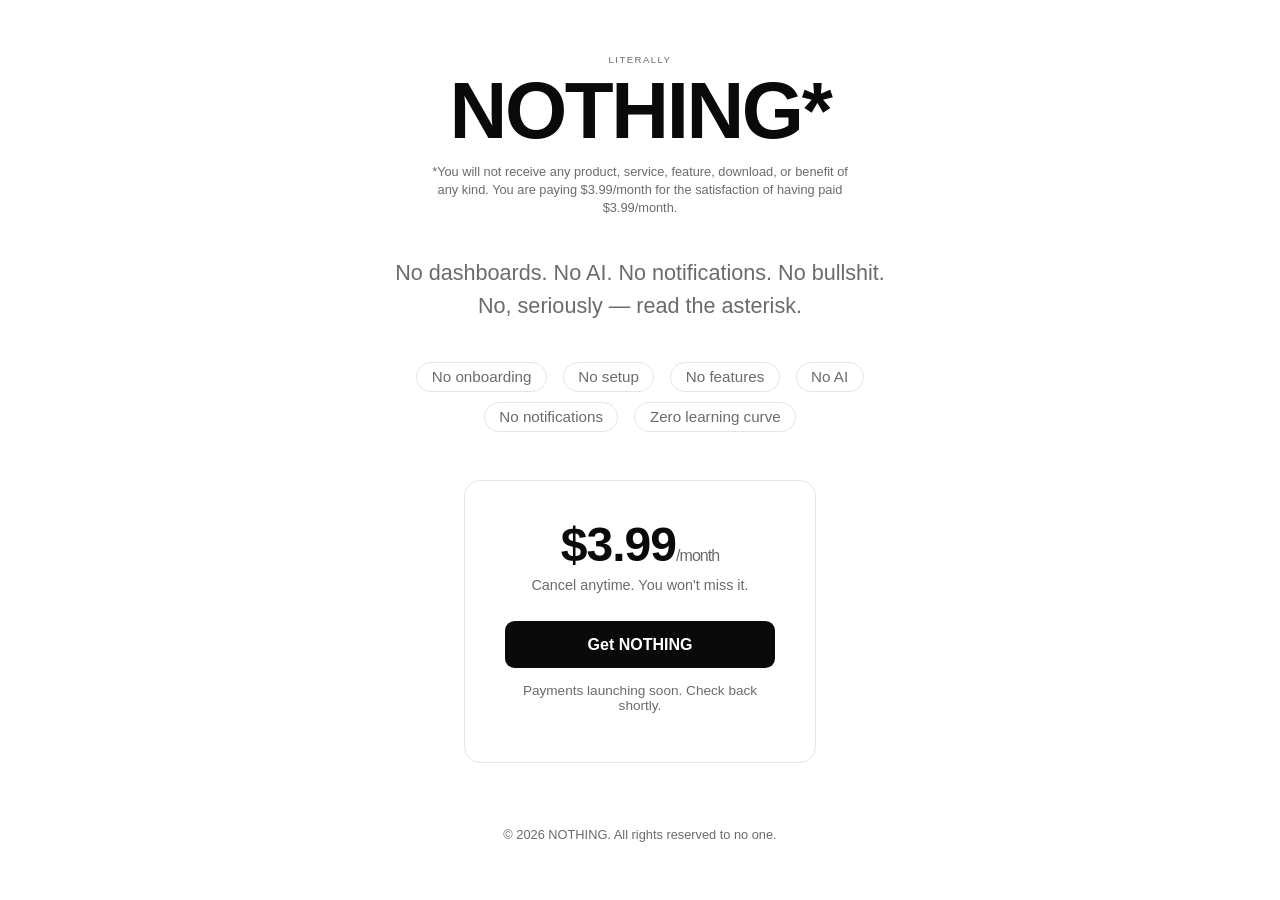
==== index.html @ 16f2b7e8 "Add literally/asterisk footnote branding" ====
<!doctype html>
<html lang="en">
<head>
<meta charset="utf-8">
<meta name="viewport" content="width=device-width, initial-scale=1">
<title>literally NOTHING*</title>
<meta name="description" content="A subscription that gives you, literally, nothing. $3.99/month.">
<style>
  :root {
    color-scheme: light dark;
    --bg: #ffffff;
    --fg: #0a0a0a;
    --muted: #6b6b6b;
    --border: #e5e5e5;
    --accent: #0a0a0a;
  }
  @media (prefers-color-scheme: dark) {
    :root {
      --bg: #0a0a0a;
      --fg: #f5f5f5;
      --muted: #9a9a9a;
      --border: #262626;
      --accent: #f5f5f5;
    }
  }
  * { box-sizing: border-box; }
  html, body {
    margin: 0;
    padding: 0;
    background: var(--bg);
    color: var(--fg);
  }
  body {
    font-family: -apple-system, BlinkMacSystemFont, "Segoe UI", Helvetica, Arial, sans-serif;
    display: flex;
    flex-direction: column;
    align-items: center;
    min-height: 100vh;
    padding: 6vh 1.5rem 3rem;
    text-align: center;
  }
  .literally {
    font-size: 0.6rem;
    letter-spacing: 0.15em;
    text-transform: uppercase;
    color: var(--muted);
    margin-bottom: 0.4rem;
  }
  h1 {
    font-size: clamp(2.5rem, 8vw, 5rem);
    line-height: 1;
    margin: 0 0 0.75rem;
    font-weight: 800;
    letter-spacing: -0.03em;
  }
  .footnote {
    font-size: 0.8rem;
    color: var(--muted);
    max-width: 26rem;
    margin: 0 0 2.5rem;
    line-height: 1.4;
  }
  .tagline {
    font-size: clamp(1.05rem, 2.5vw, 1.35rem);
    color: var(--muted);
    max-width: 34rem;
    margin: 0 0 2.5rem;
    line-height: 1.5;
  }
  .features {
    list-style: none;
    padding: 0;
    margin: 0 0 3rem;
    display: flex;
    flex-wrap: wrap;
    gap: 0.6rem 1rem;
    justify-content: center;
    max-width: 32rem;
  }
  .features li {
    font-size: 0.95rem;
    color: var(--muted);
    border: 1px solid var(--border);
    border-radius: 999px;
    padding: 0.35rem 0.9rem;
  }
  .price-card {
    border: 1px solid var(--border);
    border-radius: 1rem;
    padding: 2.25rem 2.5rem;
    max-width: 22rem;
    width: 100%;
    margin-bottom: 1rem;
  }
  .price {
    font-size: 3rem;
    font-weight: 800;
    letter-spacing: -0.02em;
    margin: 0;
  }
  .price span {
    font-size: 1rem;
    font-weight: 500;
    color: var(--muted);
  }
  .price-sub {
    color: var(--muted);
    font-size: 0.9rem;
    margin: 0.35rem 0 1.75rem;
  }
  button.cta {
    width: 100%;
    padding: 0.9rem 1.5rem;
    font-size: 1rem;
    font-weight: 600;
    border-radius: 0.6rem;
    border: none;
    background: var(--accent);
    color: var(--bg);
    cursor: pointer;
    transition: opacity 0.15s ease;
  }
  button.cta:hover { opacity: 0.85; }
  .status {
    margin-top: 0.9rem;
    font-size: 0.85rem;
    color: var(--muted);
    min-height: 1.2em;
  }
  footer {
    margin-top: 3rem;
    font-size: 0.8rem;
    color: var(--muted);
  }
</style>
</head>
<body>
  <div class="literally">literally</div>
  <h1>NOTHING*</h1>
  <p class="footnote">*You will not receive any product, service, feature, download, or benefit of any kind. You are paying $3.99/month for the satisfaction of having paid $3.99/month.</p>
  <p class="tagline">
    No dashboards. No AI. No notifications. No bullshit.<br>
    No, seriously — read the asterisk.
  </p>
  <ul class="features">
    <li>No onboarding</li>
    <li>No setup</li>
    <li>No features</li>
    <li>No AI</li>
    <li>No notifications</li>
    <li>Zero learning curve</li>
  </ul>
  <div class="price-card">
    <p class="price">$3.99<span>/month</span></p>
    <p class="price-sub">Cancel anytime. You won't miss it.</p>
    <button class="cta" id="subscribe">Get NOTHING</button>
    <p class="status" id="status">Payments launching soon. Check back shortly.</p>
  </div>
  <footer>© 2026 NOTHING. All rights reserved to no one.</footer>

  <script>
    document.getElementById('subscribe').addEventListener('click', function () {
      document.getElementById('status').textContent = "Still nothing here — for now. Payments are coming soon.";
    });
  </script>
</body>
</html>
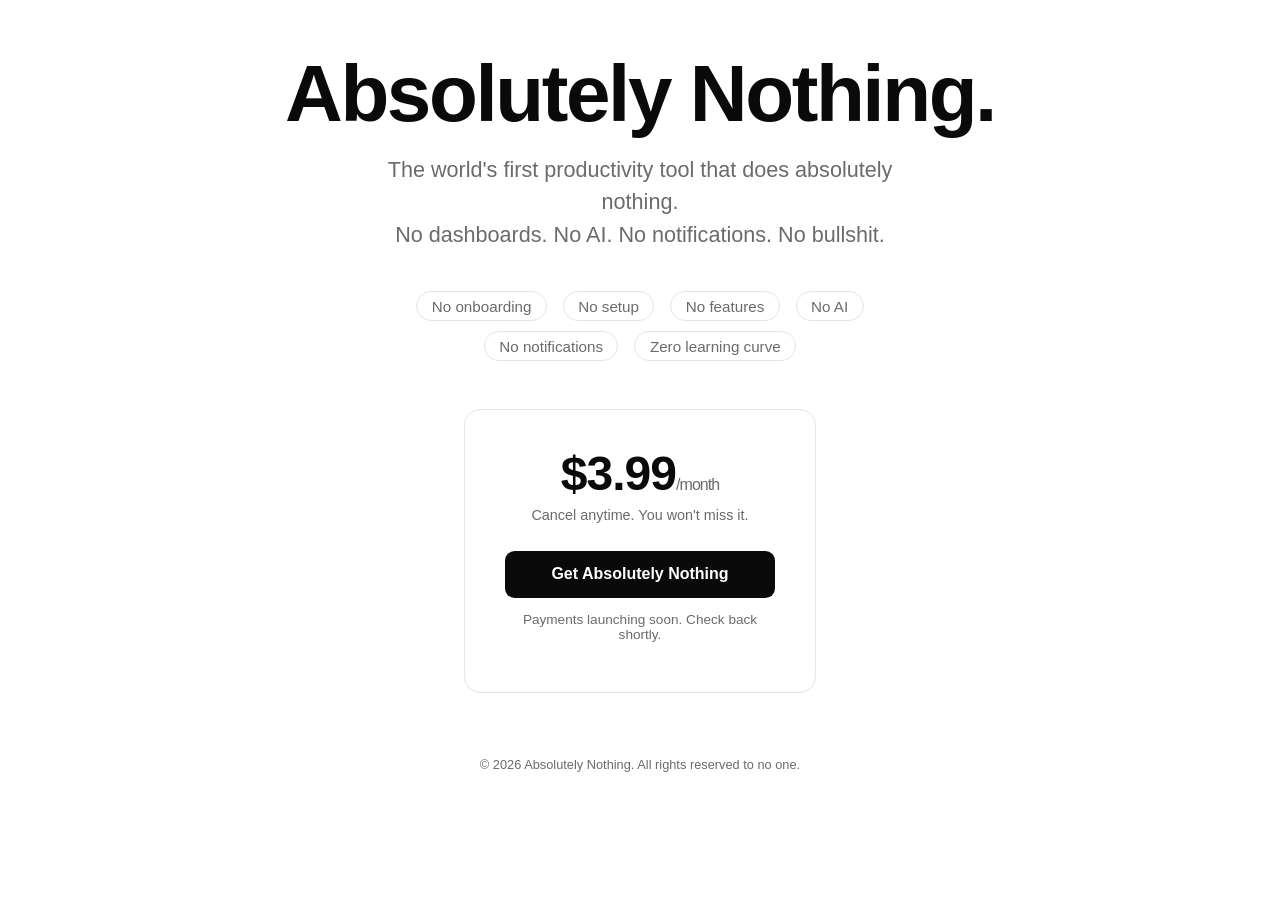
==== commit 32d27b84: "Restore Absolutely Nothing hero; use full phrase as product name throughout, drop TM symbol" ====
--- a/index.html
+++ b/index.html
@@ -3,8 +3,8 @@
 <head>
 <meta charset="utf-8">
 <meta name="viewport" content="width=device-width, initial-scale=1">
-<title>literally NOTHING*</title>
-<meta name="description" content="A subscription that gives you, literally, nothing. $3.99/month.">
+<title>Absolutely Nothing</title>
+<meta name="description" content="The world's first productivity tool that does absolutely nothing. No dashboards. No AI. No notifications. No bullshit. $3.99/month.">
 <style>
   :root {
     color-scheme: light dark;
@@ -39,26 +39,12 @@
     padding: 6vh 1.5rem 3rem;
     text-align: center;
   }
-  .literally {
-    font-size: 0.6rem;
-    letter-spacing: 0.15em;
-    text-transform: uppercase;
-    color: var(--muted);
-    margin-bottom: 0.4rem;
-  }
   h1 {
     font-size: clamp(2.5rem, 8vw, 5rem);
     line-height: 1;
-    margin: 0 0 0.75rem;
+    margin: 0 0 1.25rem;
     font-weight: 800;
     letter-spacing: -0.03em;
-  }
-  .footnote {
-    font-size: 0.8rem;
-    color: var(--muted);
-    max-width: 26rem;
-    margin: 0 0 2.5rem;
-    line-height: 1.4;
   }
   .tagline {
     font-size: clamp(1.05rem, 2.5vw, 1.35rem);
@@ -135,12 +121,10 @@
 </style>
 </head>
 <body>
-  <div class="literally">literally</div>
-  <h1>NOTHING*</h1>
-  <p class="footnote">*You will not receive any product, service, feature, download, or benefit of any kind. You are paying $3.99/month for the satisfaction of having paid $3.99/month.</p>
+  <h1>Absolutely Nothing.</h1>
   <p class="tagline">
-    No dashboards. No AI. No notifications. No bullshit.<br>
-    No, seriously — read the asterisk.
+    The world's first productivity tool that does absolutely nothing.<br>
+    No dashboards. No AI. No notifications. No bullshit.
   </p>
   <ul class="features">
     <li>No onboarding</li>
@@ -153,10 +137,10 @@
   <div class="price-card">
     <p class="price">$3.99<span>/month</span></p>
     <p class="price-sub">Cancel anytime. You won't miss it.</p>
-    <button class="cta" id="subscribe">Get NOTHING</button>
+    <button class="cta" id="subscribe">Get Absolutely Nothing</button>
     <p class="status" id="status">Payments launching soon. Check back shortly.</p>
   </div>
-  <footer>© 2026 NOTHING. All rights reserved to no one.</footer>
+  <footer>© 2026 Absolutely Nothing. All rights reserved to no one.</footer>
 
   <script>
     document.getElementById('subscribe').addEventListener('click', function () {
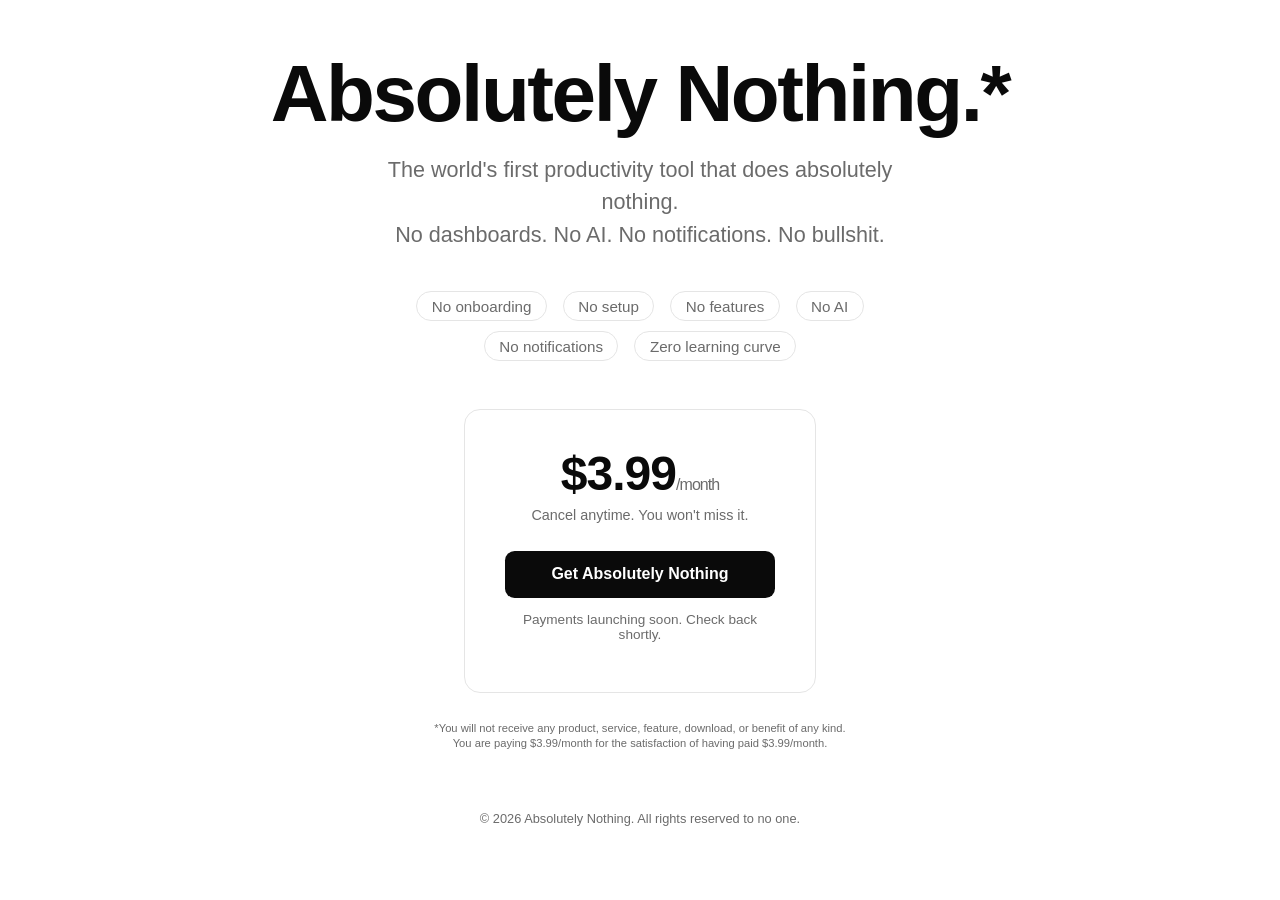
==== commit 0138a658: "Add asterisk + fine-print footnote below the buy button" ====
--- a/index.html
+++ b/index.html
@@ -118,10 +118,17 @@
     font-size: 0.8rem;
     color: var(--muted);
   }
+  .footnote {
+    margin-top: 0.75rem;
+    font-size: 0.7rem;
+    color: var(--muted);
+    max-width: 26rem;
+    line-height: 1.4;
+  }
 </style>
 </head>
 <body>
-  <h1>Absolutely Nothing.</h1>
+  <h1>Absolutely Nothing.*</h1>
   <p class="tagline">
     The world's first productivity tool that does absolutely nothing.<br>
     No dashboards. No AI. No notifications. No bullshit.
@@ -140,6 +147,7 @@
     <button class="cta" id="subscribe">Get Absolutely Nothing</button>
     <p class="status" id="status">Payments launching soon. Check back shortly.</p>
   </div>
+  <p class="footnote">*You will not receive any product, service, feature, download, or benefit of any kind. You are paying $3.99/month for the satisfaction of having paid $3.99/month.</p>
   <footer>© 2026 Absolutely Nothing. All rights reserved to no one.</footer>
 
   <script>
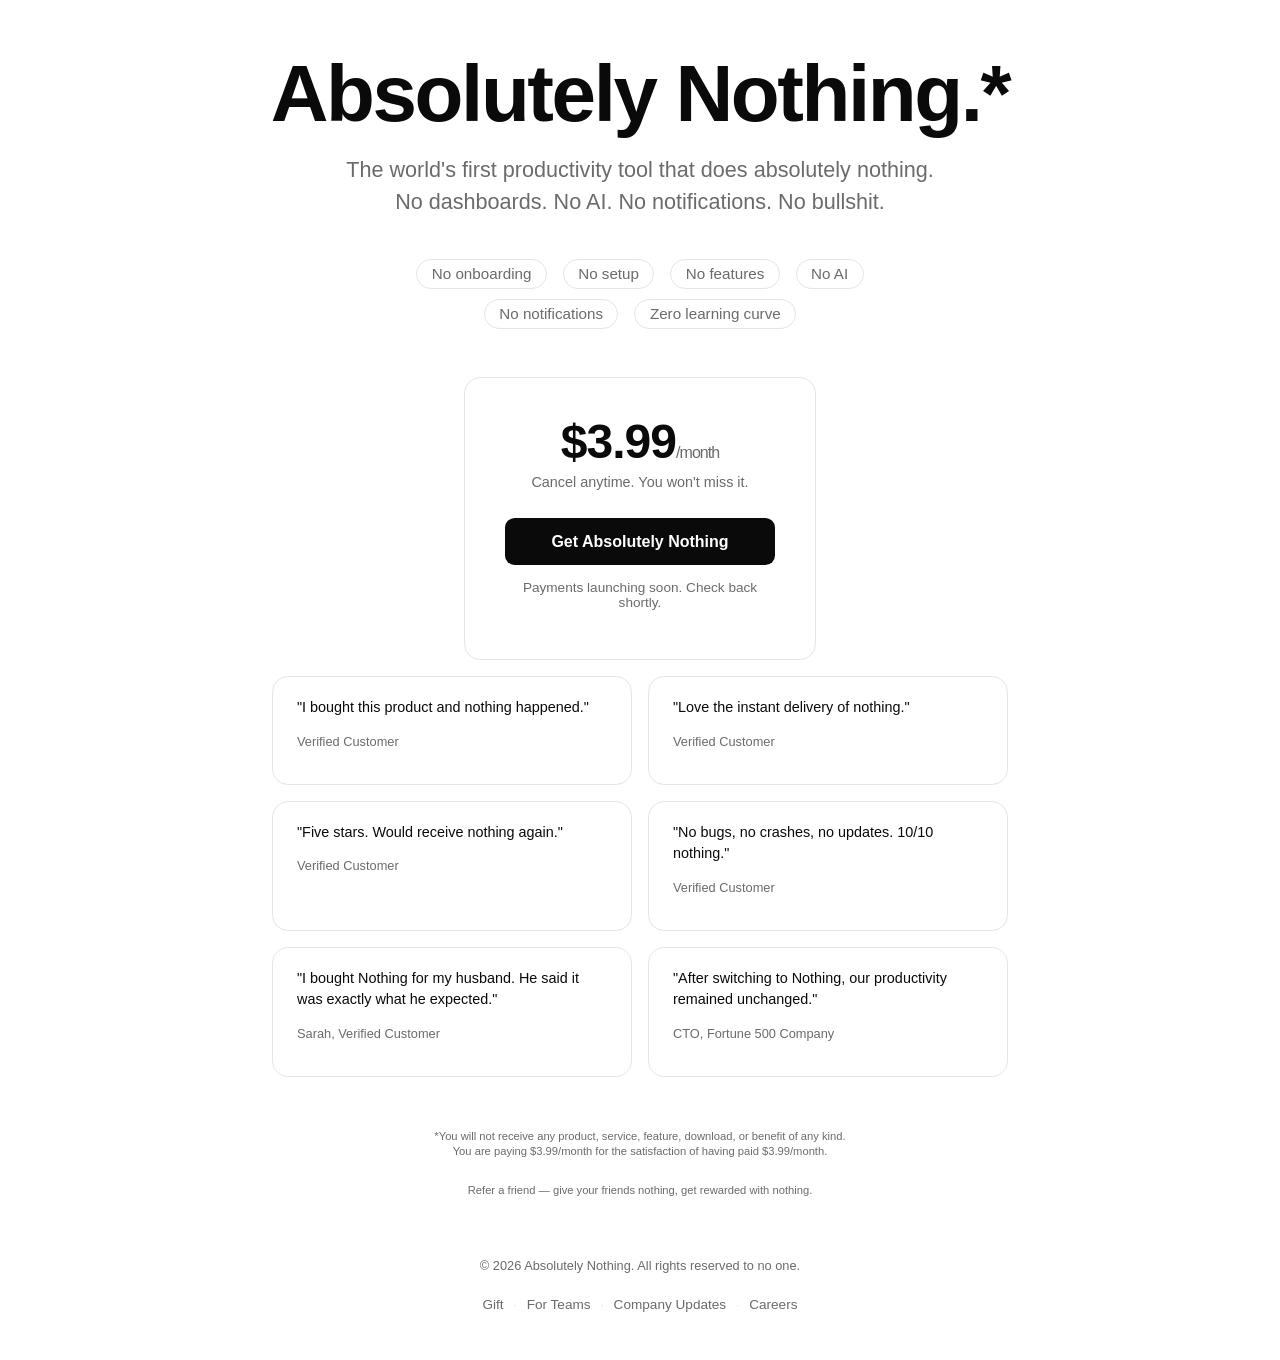
==== commit 8a003a03: "Add testimonials, promotions copy, gift/teams/updates/careers pages Extracts shared styles into asse" ====
--- a/index.html
+++ b/index.html
@@ -5,127 +5,7 @@
 <meta name="viewport" content="width=device-width, initial-scale=1">
 <title>Absolutely Nothing</title>
 <meta name="description" content="The world's first productivity tool that does absolutely nothing. No dashboards. No AI. No notifications. No bullshit. $3.99/month.">
-<style>
-  :root {
-    color-scheme: light dark;
-    --bg: #ffffff;
-    --fg: #0a0a0a;
-    --muted: #6b6b6b;
-    --border: #e5e5e5;
-    --accent: #0a0a0a;
-  }
-  @media (prefers-color-scheme: dark) {
-    :root {
-      --bg: #0a0a0a;
-      --fg: #f5f5f5;
-      --muted: #9a9a9a;
-      --border: #262626;
-      --accent: #f5f5f5;
-    }
-  }
-  * { box-sizing: border-box; }
-  html, body {
-    margin: 0;
-    padding: 0;
-    background: var(--bg);
-    color: var(--fg);
-  }
-  body {
-    font-family: -apple-system, BlinkMacSystemFont, "Segoe UI", Helvetica, Arial, sans-serif;
-    display: flex;
-    flex-direction: column;
-    align-items: center;
-    min-height: 100vh;
-    padding: 6vh 1.5rem 3rem;
-    text-align: center;
-  }
-  h1 {
-    font-size: clamp(2.5rem, 8vw, 5rem);
-    line-height: 1;
-    margin: 0 0 1.25rem;
-    font-weight: 800;
-    letter-spacing: -0.03em;
-  }
-  .tagline {
-    font-size: clamp(1.05rem, 2.5vw, 1.35rem);
-    color: var(--muted);
-    max-width: 34rem;
-    margin: 0 0 2.5rem;
-    line-height: 1.5;
-  }
-  .features {
-    list-style: none;
-    padding: 0;
-    margin: 0 0 3rem;
-    display: flex;
-    flex-wrap: wrap;
-    gap: 0.6rem 1rem;
-    justify-content: center;
-    max-width: 32rem;
-  }
-  .features li {
-    font-size: 0.95rem;
-    color: var(--muted);
-    border: 1px solid var(--border);
-    border-radius: 999px;
-    padding: 0.35rem 0.9rem;
-  }
-  .price-card {
-    border: 1px solid var(--border);
-    border-radius: 1rem;
-    padding: 2.25rem 2.5rem;
-    max-width: 22rem;
-    width: 100%;
-    margin-bottom: 1rem;
-  }
-  .price {
-    font-size: 3rem;
-    font-weight: 800;
-    letter-spacing: -0.02em;
-    margin: 0;
-  }
-  .price span {
-    font-size: 1rem;
-    font-weight: 500;
-    color: var(--muted);
-  }
-  .price-sub {
-    color: var(--muted);
-    font-size: 0.9rem;
-    margin: 0.35rem 0 1.75rem;
-  }
-  button.cta {
-    width: 100%;
-    padding: 0.9rem 1.5rem;
-    font-size: 1rem;
-    font-weight: 600;
-    border-radius: 0.6rem;
-    border: none;
-    background: var(--accent);
-    color: var(--bg);
-    cursor: pointer;
-    transition: opacity 0.15s ease;
-  }
-  button.cta:hover { opacity: 0.85; }
-  .status {
-    margin-top: 0.9rem;
-    font-size: 0.85rem;
-    color: var(--muted);
-    min-height: 1.2em;
-  }
-  footer {
-    margin-top: 3rem;
-    font-size: 0.8rem;
-    color: var(--muted);
-  }
-  .footnote {
-    margin-top: 0.75rem;
-    font-size: 0.7rem;
-    color: var(--muted);
-    max-width: 26rem;
-    line-height: 1.4;
-  }
-</style>
+<link rel="stylesheet" href="assets/style.css">
 </head>
 <body>
   <h1>Absolutely Nothing.*</h1>
@@ -147,8 +27,42 @@
     <button class="cta" id="subscribe">Get Absolutely Nothing</button>
     <p class="status" id="status">Payments launching soon. Check back shortly.</p>
   </div>
+
+  <ul class="testimonials">
+    <li>
+      <p class="quote">"I bought this product and nothing happened."</p>
+      <p class="attribution">Verified Customer</p>
+    </li>
+    <li>
+      <p class="quote">"Love the instant delivery of nothing."</p>
+      <p class="attribution">Verified Customer</p>
+    </li>
+    <li>
+      <p class="quote">"Five stars. Would receive nothing again."</p>
+      <p class="attribution">Verified Customer</p>
+    </li>
+    <li>
+      <p class="quote">"No bugs, no crashes, no updates. 10/10 nothing."</p>
+      <p class="attribution">Verified Customer</p>
+    </li>
+    <li>
+      <p class="quote">"I bought Nothing for my husband. He said it was exactly what he expected."</p>
+      <p class="attribution">Sarah, Verified Customer</p>
+    </li>
+    <li>
+      <p class="quote">"After switching to Nothing, our productivity remained unchanged."</p>
+      <p class="attribution">CTO, Fortune 500 Company</p>
+    </li>
+  </ul>
+
   <p class="footnote">*You will not receive any product, service, feature, download, or benefit of any kind. You are paying $3.99/month for the satisfaction of having paid $3.99/month.</p>
-  <footer>© 2026 Absolutely Nothing. All rights reserved to no one.</footer>
+  <p class="footnote">Refer a friend — give your friends nothing, get rewarded with nothing.</p>
+  <footer>
+    © 2026 Absolutely Nothing. All rights reserved to no one.
+    <nav class="site-nav">
+      <a href="gift.html">Gift</a><span class="sep">·</span><a href="teams.html">For Teams</a><span class="sep">·</span><a href="updates.html">Company Updates</a><span class="sep">·</span><a href="careers.html">Careers</a>
+    </nav>
+  </footer>
 
   <script>
     document.getElementById('subscribe').addEventListener('click', function () {
--- a/assets/style.css
+++ b/assets/style.css
@@ -0,0 +1,312 @@
+:root {
+  color-scheme: light dark;
+  --bg: #ffffff;
+  --fg: #0a0a0a;
+  --muted: #6b6b6b;
+  --border: #e5e5e5;
+  --accent: #0a0a0a;
+}
+@media (prefers-color-scheme: dark) {
+  :root {
+    --bg: #0a0a0a;
+    --fg: #f5f5f5;
+    --muted: #9a9a9a;
+    --border: #262626;
+    --accent: #f5f5f5;
+  }
+}
+* { box-sizing: border-box; }
+html, body {
+  margin: 0;
+  padding: 0;
+  background: var(--bg);
+  color: var(--fg);
+}
+body {
+  font-family: -apple-system, BlinkMacSystemFont, "Segoe UI", Helvetica, Arial, sans-serif;
+  display: flex;
+  flex-direction: column;
+  align-items: center;
+  min-height: 100vh;
+  padding: 6vh 1.5rem 3rem;
+  text-align: center;
+}
+h1 {
+  font-size: clamp(2.5rem, 8vw, 5rem);
+  line-height: 1;
+  margin: 0 0 1.25rem;
+  font-weight: 800;
+  letter-spacing: -0.03em;
+}
+.tagline {
+  font-size: clamp(1.05rem, 2.5vw, 1.35rem);
+  color: var(--muted);
+  max-width: 40rem;
+  margin: 0 0 2.5rem;
+  line-height: 1.5;
+  text-wrap: balance;
+}
+.features {
+  list-style: none;
+  padding: 0;
+  margin: 0 0 3rem;
+  display: flex;
+  flex-wrap: wrap;
+  gap: 0.6rem 1rem;
+  justify-content: center;
+  max-width: 32rem;
+}
+.features li {
+  font-size: 0.95rem;
+  color: var(--muted);
+  border: 1px solid var(--border);
+  border-radius: 999px;
+  padding: 0.35rem 0.9rem;
+}
+.price-card {
+  border: 1px solid var(--border);
+  border-radius: 1rem;
+  padding: 2.25rem 2.5rem;
+  max-width: 22rem;
+  width: 100%;
+  margin-bottom: 1rem;
+}
+.price {
+  font-size: 3rem;
+  font-weight: 800;
+  letter-spacing: -0.02em;
+  margin: 0;
+}
+.price span {
+  font-size: 1rem;
+  font-weight: 500;
+  color: var(--muted);
+}
+.price-sub {
+  color: var(--muted);
+  font-size: 0.9rem;
+  margin: 0.35rem 0 1.75rem;
+}
+button.cta {
+  width: 100%;
+  padding: 0.9rem 1.5rem;
+  font-size: 1rem;
+  font-weight: 600;
+  border-radius: 0.6rem;
+  border: none;
+  background: var(--accent);
+  color: var(--bg);
+  cursor: pointer;
+  transition: opacity 0.15s ease;
+}
+button.cta:hover { opacity: 0.85; }
+.status {
+  margin-top: 0.9rem;
+  font-size: 0.85rem;
+  color: var(--muted);
+  min-height: 1.2em;
+}
+footer {
+  margin-top: 3rem;
+  font-size: 0.8rem;
+  color: var(--muted);
+}
+.footnote {
+  margin-top: 0.75rem;
+  font-size: 0.7rem;
+  color: var(--muted);
+  max-width: 26rem;
+  line-height: 1.4;
+}
+
+/* Testimonials */
+.testimonials {
+  list-style: none;
+  padding: 0;
+  margin: 0 0 2.5rem;
+  display: grid;
+  grid-template-columns: repeat(auto-fit, minmax(15rem, 1fr));
+  gap: 1rem;
+  max-width: 46rem;
+  width: 100%;
+  text-align: left;
+}
+.testimonials li {
+  border: 1px solid var(--border);
+  border-radius: 1rem;
+  padding: 1.25rem 1.5rem;
+  font-size: 0.9rem;
+  line-height: 1.5;
+}
+.testimonials .quote {
+  margin: 0 0 0.75rem;
+}
+.testimonials .attribution {
+  color: var(--muted);
+  font-size: 0.8rem;
+}
+
+/* Site nav (footer links) */
+.site-nav {
+  margin-top: 1.5rem;
+  font-size: 0.85rem;
+}
+.site-nav a {
+  color: var(--muted);
+  text-decoration: none;
+}
+.site-nav a:hover {
+  color: var(--fg);
+  text-decoration: underline;
+}
+.site-nav .sep {
+  color: var(--border);
+  margin: 0 0.6rem;
+}
+
+/* Careers page */
+.about-copy {
+  max-width: 34rem;
+  margin: 0 0 2rem;
+  font-size: 0.95rem;
+  line-height: 1.6;
+  color: var(--muted);
+}
+.dept-heading {
+  font-size: 0.8rem;
+  font-weight: 700;
+  text-transform: uppercase;
+  letter-spacing: 0.05em;
+  color: var(--muted);
+  margin: 2.5rem 0 0.75rem;
+  width: 100%;
+  max-width: 40rem;
+  text-align: left;
+}
+.jobs {
+  list-style: none;
+  padding: 0;
+  margin: 0;
+  display: flex;
+  flex-direction: column;
+  gap: 0.75rem;
+  max-width: 40rem;
+  width: 100%;
+  text-align: left;
+}
+.job {
+  display: flex;
+  align-items: center;
+  justify-content: space-between;
+  gap: 1rem;
+  border: 1px solid var(--border);
+  border-radius: 1rem;
+  padding: 1.1rem 1.5rem;
+  text-decoration: none;
+  color: inherit;
+  transition: border-color 0.15s ease;
+}
+.job:hover { border-color: var(--fg); }
+.job-heading {
+  display: flex;
+  flex-direction: column;
+  gap: 0.2rem;
+}
+.job-title { font-weight: 700; font-size: 1rem; }
+.job-meta { color: var(--muted); font-size: 0.8rem; }
+.job .chevron { color: var(--muted); flex-shrink: 0; }
+
+/* Individual job detail page */
+.back-link {
+  display: block;
+  width: 100%;
+  max-width: 34rem;
+  text-align: left;
+  font-size: 0.85rem;
+  color: var(--muted);
+  text-decoration: none;
+  margin: 0 0 2rem;
+}
+.back-link:hover { color: var(--fg); text-decoration: underline; }
+.job-meta-line {
+  color: var(--muted);
+  font-size: 1rem;
+  margin: 0 0 2.5rem;
+}
+.job-detail {
+  max-width: 34rem;
+  width: 100%;
+  text-align: left;
+  margin-bottom: 1.5rem;
+}
+.job-detail h3 {
+  font-size: 0.8rem;
+  font-weight: 700;
+  text-transform: uppercase;
+  letter-spacing: 0.03em;
+  color: var(--muted);
+  margin: 1.5rem 0 0.5rem;
+}
+.job-detail h3:first-child { margin-top: 0; }
+.job-detail p, .job-detail ul {
+  margin: 0;
+  font-size: 0.95rem;
+  line-height: 1.6;
+  color: var(--fg);
+}
+.job-detail ul { padding-left: 1.2rem; }
+.apply-row {
+  margin-top: 1.25rem;
+  display: flex;
+  align-items: center;
+  gap: 0.75rem;
+  flex-wrap: wrap;
+}
+button.apply {
+  border: 1px solid var(--fg);
+  background: none;
+  color: var(--fg);
+  padding: 0.5rem 1.1rem;
+  border-radius: 0.5rem;
+  font: inherit;
+  font-weight: 600;
+  font-size: 0.85rem;
+  cursor: pointer;
+  transition: opacity 0.15s ease;
+}
+button.apply:hover { opacity: 0.7; }
+.apply-status { font-size: 0.8rem; color: var(--muted); }
+
+/* Company updates / lore page */
+.updates {
+  list-style: none;
+  padding: 0;
+  margin: 0 0 2.5rem;
+  display: flex;
+  flex-direction: column;
+  gap: 1rem;
+  max-width: 34rem;
+  width: 100%;
+  text-align: left;
+}
+.updates li {
+  border: 1px solid var(--border);
+  border-radius: 1rem;
+  padding: 1.5rem 1.75rem;
+}
+.updates .date {
+  color: var(--muted);
+  font-size: 0.75rem;
+  text-transform: uppercase;
+  letter-spacing: 0.04em;
+}
+.updates h2 {
+  font-size: 1.1rem;
+  margin: 0.4rem 0 0.5rem;
+}
+.updates p {
+  margin: 0;
+  color: var(--muted);
+  font-size: 0.9rem;
+  line-height: 1.5;
+}
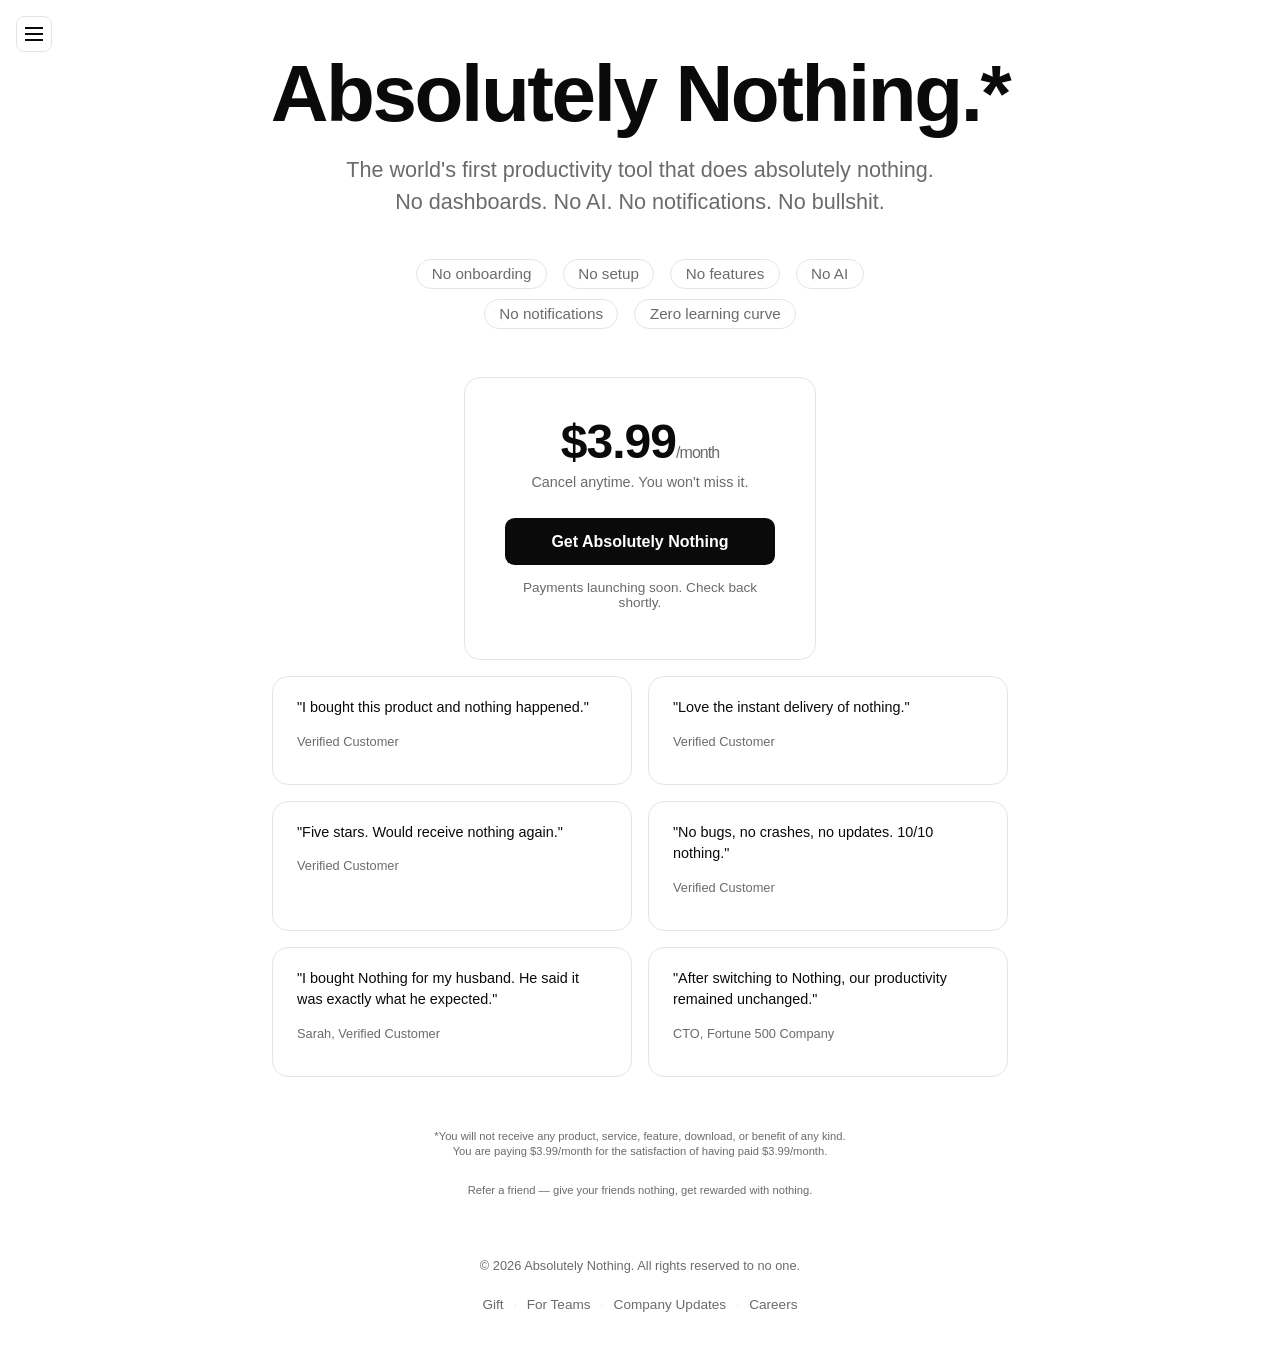
==== commit 9a83a6c4: "Add site nav as a hamburger menu with sidebar drawer Adds a single toggle button, fixed to the top-l" ====
--- a/index.html
+++ b/index.html
@@ -8,6 +8,19 @@
 <link rel="stylesheet" href="assets/style.css">
 </head>
 <body>
+    <button class="menu-btn" id="menu-btn" type="button" aria-expanded="false" aria-controls="site-menu" aria-label="Open menu">
+    <span class="bar"></span><span class="bar"></span><span class="bar"></span>
+  </button>
+
+  <div class="menu-backdrop" id="menu-backdrop" hidden></div>
+  <nav class="site-menu" id="site-menu" aria-label="Site menu" aria-hidden="true">
+    <ul class="site-menu-list">
+      <li><a href="gift.html">Gift</a></li>
+      <li><a href="teams.html">For Teams</a></li>
+      <li><a href="updates.html">Company Updates</a></li>
+      <li><a href="careers.html">Careers</a></li>
+    </ul>
+  </nav>
   <h1>Absolutely Nothing.*</h1>
   <p class="tagline">
     The world's first productivity tool that does absolutely nothing.<br>
@@ -69,5 +82,40 @@
       document.getElementById('status').textContent = "Still nothing here — for now. Payments are coming soon.";
     });
   </script>
+  <script>
+    (function () {
+      var btn = document.getElementById('menu-btn');
+      var backdrop = document.getElementById('menu-backdrop');
+      var menu = document.getElementById('site-menu');
+      var hideTimer;
+      function openMenu() {
+        clearTimeout(hideTimer);
+        backdrop.hidden = false;
+        requestAnimationFrame(function () {
+          menu.classList.add('open');
+          backdrop.classList.add('open');
+        });
+        btn.setAttribute('aria-expanded', 'true');
+        menu.setAttribute('aria-hidden', 'false');
+        document.body.style.overflow = 'hidden';
+      }
+      function closeMenu() {
+        menu.classList.remove('open');
+        backdrop.classList.remove('open');
+        btn.setAttribute('aria-expanded', 'false');
+        menu.setAttribute('aria-hidden', 'true');
+        document.body.style.overflow = '';
+        hideTimer = setTimeout(function () { backdrop.hidden = true; }, 250);
+      }
+      function toggleMenu() {
+        if (menu.classList.contains('open')) closeMenu(); else openMenu();
+      }
+      btn.addEventListener('click', toggleMenu);
+      backdrop.addEventListener('click', closeMenu);
+      document.addEventListener('keydown', function (e) {
+        if (e.key === 'Escape' && menu.classList.contains('open')) closeMenu();
+      });
+    })();
+  </script>
 </body>
 </html>
--- a/assets/style.css
+++ b/assets/style.css
@@ -146,6 +146,86 @@
   font-size: 0.8rem;
 }
 
+/* Hamburger button — fixed to the viewport corner, one button for open + close */
+.menu-btn {
+  position: fixed;
+  top: 1rem;
+  left: 1rem;
+  z-index: 40;
+  display: flex;
+  flex-direction: column;
+  align-items: center;
+  justify-content: center;
+  gap: 4px;
+  width: 2.25rem;
+  height: 2.25rem;
+  padding: 0;
+  flex-shrink: 0;
+  border: 1px solid var(--border);
+  border-radius: 0.5rem;
+  background: var(--bg);
+  cursor: pointer;
+}
+.menu-btn:hover { border-color: var(--fg); }
+.menu-btn:focus-visible { outline: 2px solid var(--fg); outline-offset: 2px; }
+.menu-btn .bar {
+  width: 1.1rem;
+  height: 2px;
+  background: var(--fg);
+  transition: transform 0.2s ease, opacity 0.2s ease;
+}
+.menu-btn[aria-expanded="true"] .bar:nth-child(1) { transform: translateY(6px) rotate(45deg); }
+.menu-btn[aria-expanded="true"] .bar:nth-child(2) { opacity: 0; }
+.menu-btn[aria-expanded="true"] .bar:nth-child(3) { transform: translateY(-6px) rotate(-45deg); }
+
+/* Sidebar drawer */
+.menu-backdrop {
+  position: fixed;
+  inset: 0;
+  background: rgba(0, 0, 0, 0.4);
+  opacity: 0;
+  transition: opacity 0.25s ease;
+  z-index: 20;
+}
+.menu-backdrop.open { opacity: 1; }
+.site-menu {
+  position: fixed;
+  top: 0;
+  left: 0;
+  height: 100%;
+  width: min(80vw, 18rem);
+  display: flex;
+  flex-direction: column;
+  padding: 4.5rem 1.5rem 1.5rem;
+  background: var(--bg);
+  border-right: 1px solid var(--border);
+  text-align: left;
+  transform: translateX(-100%);
+  transition: transform 0.25s ease;
+  z-index: 30;
+}
+.site-menu.open { transform: translateX(0); }
+.site-menu-list {
+  list-style: none;
+  margin: 0;
+  padding: 0;
+  display: flex;
+  flex-direction: column;
+  gap: 0.15rem;
+}
+.site-menu-list a {
+  display: block;
+  padding: 0.65rem 0.6rem;
+  border-radius: 0.4rem;
+  color: var(--fg);
+  text-decoration: none;
+  font-size: 1rem;
+}
+.site-menu-list a:hover { background: var(--border); }
+@media (prefers-reduced-motion: reduce) {
+  .menu-btn .bar, .menu-backdrop, .site-menu { transition: none; }
+}
+
 /* Site nav (footer links) */
 .site-nav {
   margin-top: 1.5rem;
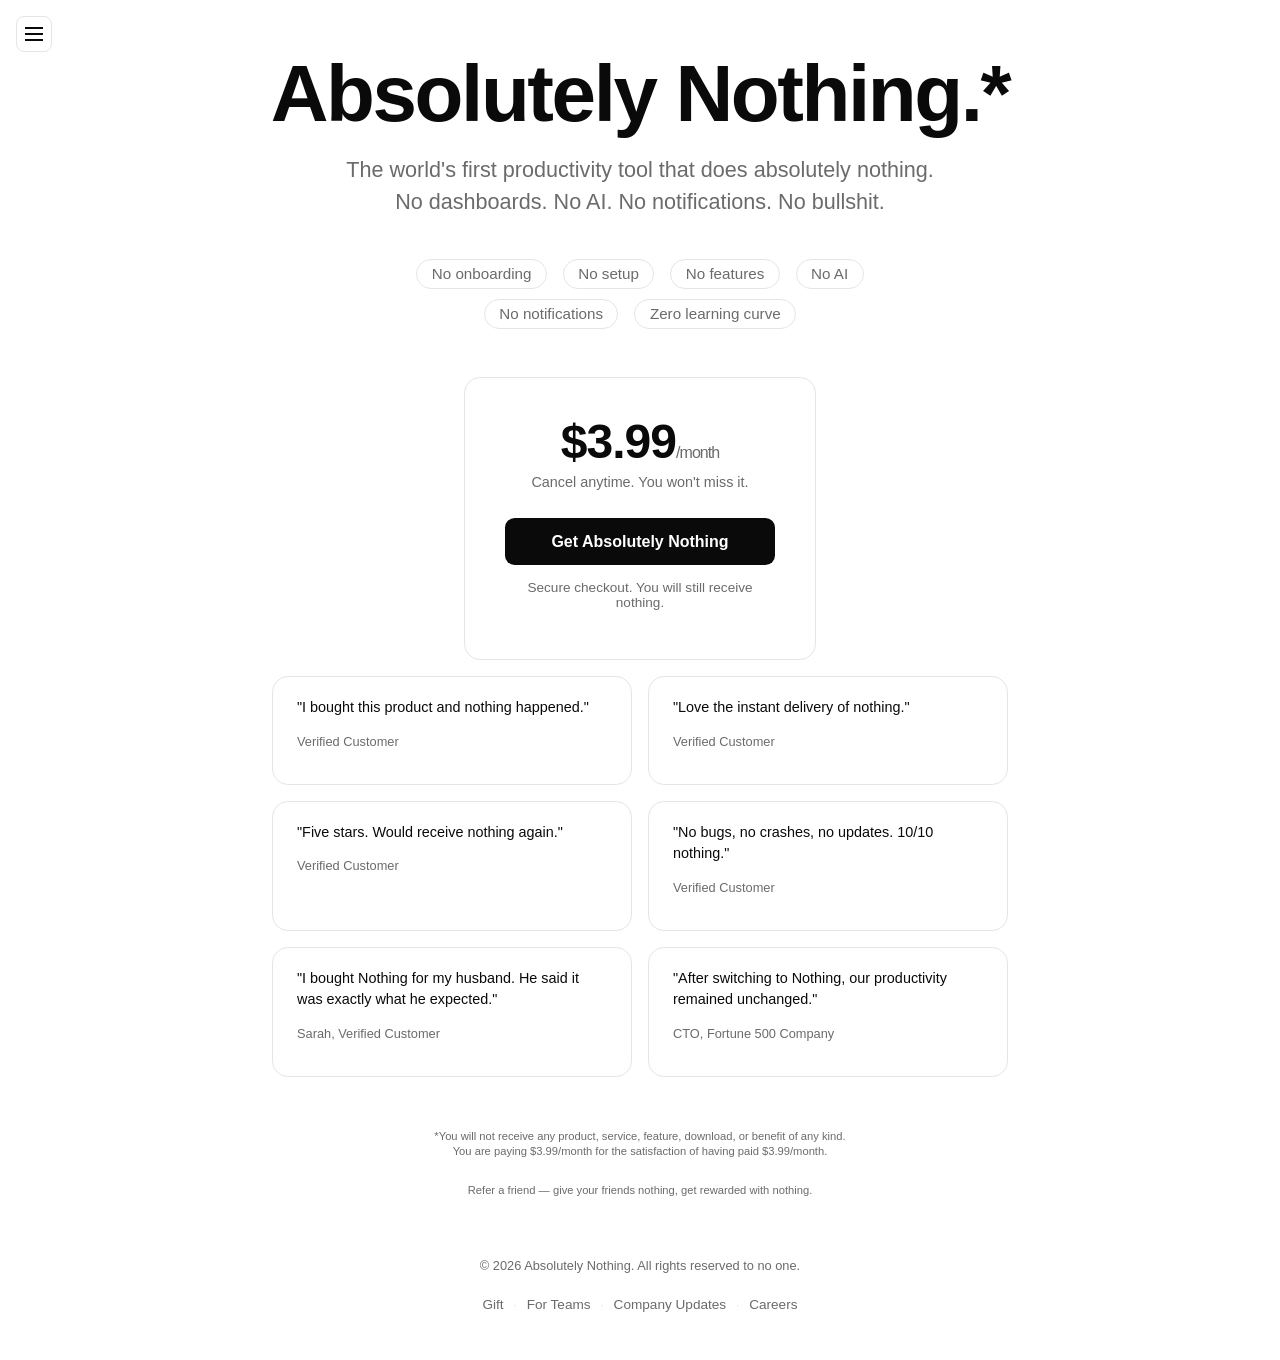
==== commit ac18419d: "Wire up Stripe payment links on buy buttons Replace placeholder "coming soon" buttons on the home, g" ====
--- a/index.html
+++ b/index.html
@@ -37,8 +37,8 @@
   <div class="price-card">
     <p class="price">$3.99<span>/month</span></p>
     <p class="price-sub">Cancel anytime. You won't miss it.</p>
-    <button class="cta" id="subscribe">Get Absolutely Nothing</button>
-    <p class="status" id="status">Payments launching soon. Check back shortly.</p>
+    <a class="cta" href="https://buy.stripe.com/7sYbJ186n8EK91beWa9k400?client_reference_id=ddtripp">Get Absolutely Nothing</a>
+    <p class="status" id="status">Secure checkout. You will still receive nothing.</p>
   </div>
 
   <ul class="testimonials">
@@ -78,11 +78,6 @@
   </footer>
 
   <script>
-    document.getElementById('subscribe').addEventListener('click', function () {
-      document.getElementById('status').textContent = "Still nothing here — for now. Payments are coming soon.";
-    });
-  </script>
-  <script>
     (function () {
       var btn = document.getElementById('menu-btn');
       var backdrop = document.getElementById('menu-backdrop');
--- a/assets/style.css
+++ b/assets/style.css
@@ -87,7 +87,8 @@
   font-size: 0.9rem;
   margin: 0.35rem 0 1.75rem;
 }
-button.cta {
+.cta {
+  display: block;
   width: 100%;
   padding: 0.9rem 1.5rem;
   font-size: 1rem;
@@ -96,10 +97,13 @@
   border: none;
   background: var(--accent);
   color: var(--bg);
+  text-align: center;
+  text-decoration: none;
+  box-sizing: border-box;
   cursor: pointer;
   transition: opacity 0.15s ease;
 }
-button.cta:hover { opacity: 0.85; }
+.cta:hover { opacity: 0.85; }
 .status {
   margin-top: 0.9rem;
   font-size: 0.85rem;
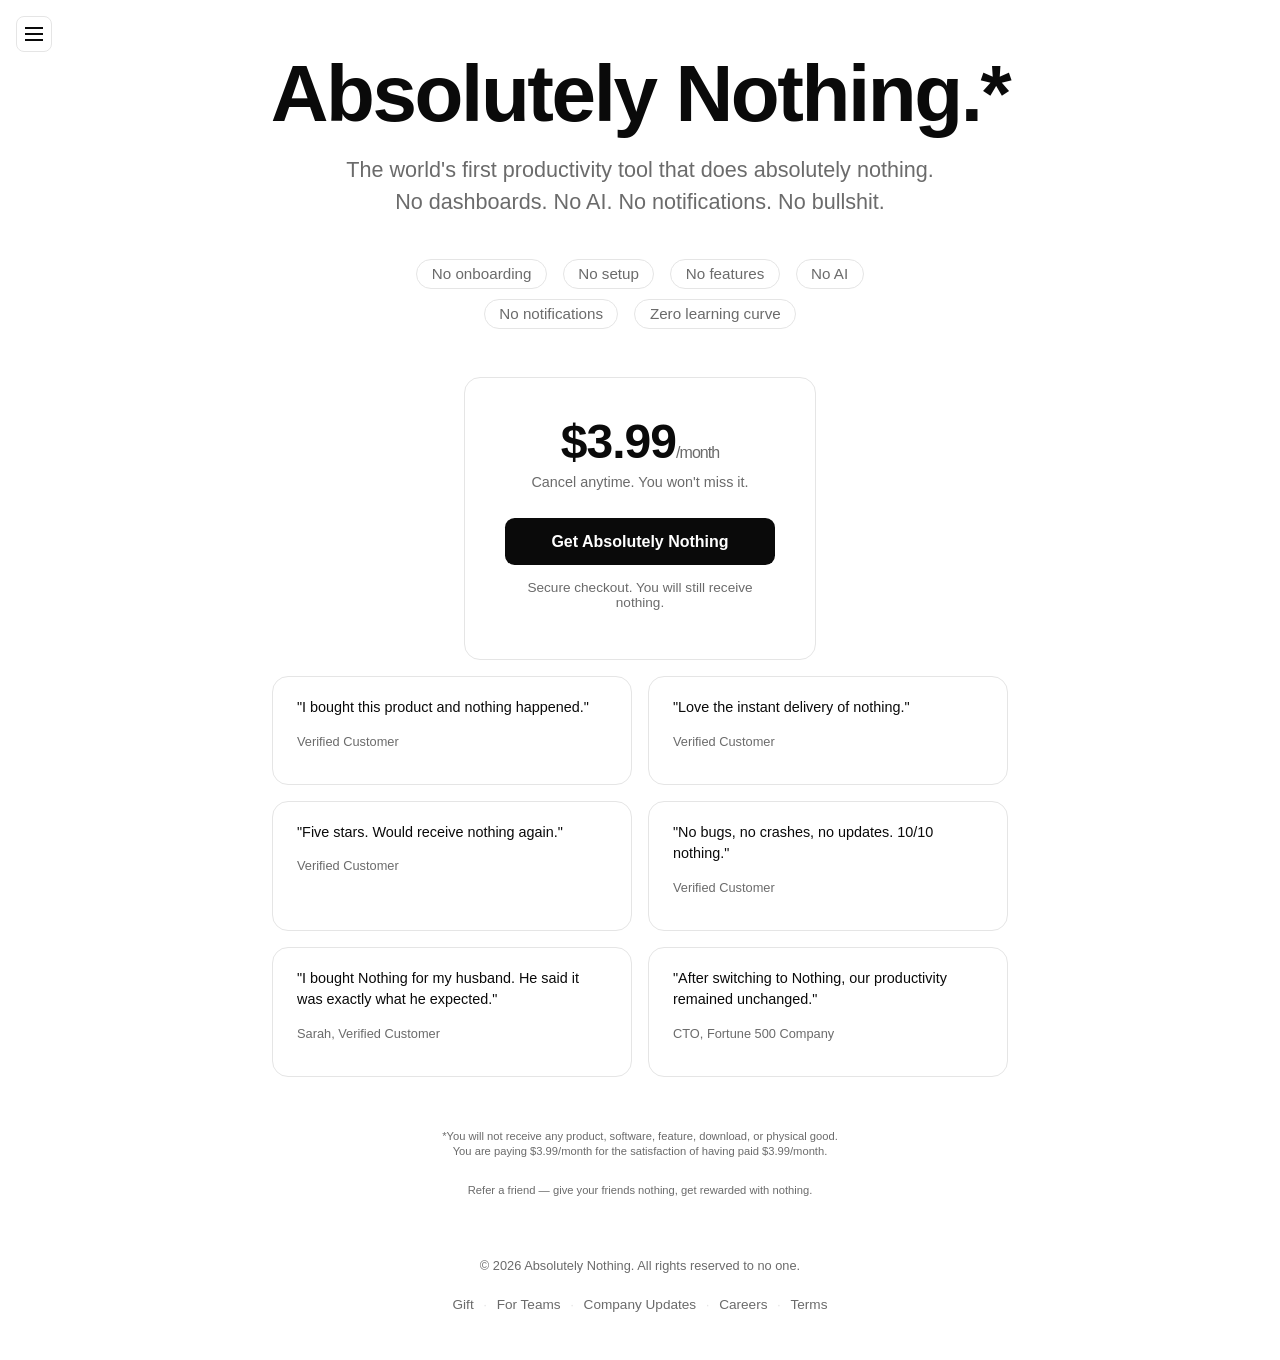
==== commit a3486523: "Add Terms & Policies page, footer links, and novelty-safe footnotes Co-Authored-By: Claude Opus 5.5 " ====
--- a/index.html
+++ b/index.html
@@ -68,12 +68,12 @@
     </li>
   </ul>
 
-  <p class="footnote">*You will not receive any product, service, feature, download, or benefit of any kind. You are paying $3.99/month for the satisfaction of having paid $3.99/month.</p>
+  <p class="footnote">*You will not receive any product, software, feature, download, or physical good. You are paying $3.99/month for the satisfaction of having paid $3.99/month.</p>
   <p class="footnote">Refer a friend — give your friends nothing, get rewarded with nothing.</p>
   <footer>
     © 2026 Absolutely Nothing. All rights reserved to no one.
     <nav class="site-nav">
-      <a href="gift.html">Gift</a><span class="sep">·</span><a href="teams.html">For Teams</a><span class="sep">·</span><a href="updates.html">Company Updates</a><span class="sep">·</span><a href="careers.html">Careers</a>
+      <a href="gift.html">Gift</a><span class="sep">·</span><a href="teams.html">For Teams</a><span class="sep">·</span><a href="updates.html">Company Updates</a><span class="sep">·</span><a href="careers.html">Careers</a><span class="sep">·</span><a href="terms.html">Terms</a>
     </nav>
   </footer>
 
@@ -112,5 +112,6 @@
       });
     })();
   </script>
+  <script src="assets/ref.js"></script>
 </body>
 </html>
--- a/assets/style.css
+++ b/assets/style.css
@@ -394,3 +394,33 @@
   font-size: 0.9rem;
   line-height: 1.5;
 }
+
+/* Post-purchase success page */
+.confetti {
+  position: fixed;
+  inset: 0;
+  pointer-events: none;
+  z-index: 50;
+}
+.dashboard { text-align: left; }
+.dashboard h2 {
+  font-size: 0.8rem;
+  font-weight: 700;
+  text-transform: uppercase;
+  letter-spacing: 0.05em;
+  color: var(--muted);
+  margin: 0 0 1rem;
+}
+.dashboard ul {
+  list-style: none;
+  padding: 0;
+  margin: 0;
+}
+.dashboard li {
+  display: flex;
+  justify-content: space-between;
+  padding: 0.6rem 0;
+  border-bottom: 1px solid var(--border);
+  font-size: 0.95rem;
+}
+.dashboard li span:last-child { color: var(--muted); font-variant-numeric: tabular-nums; }
